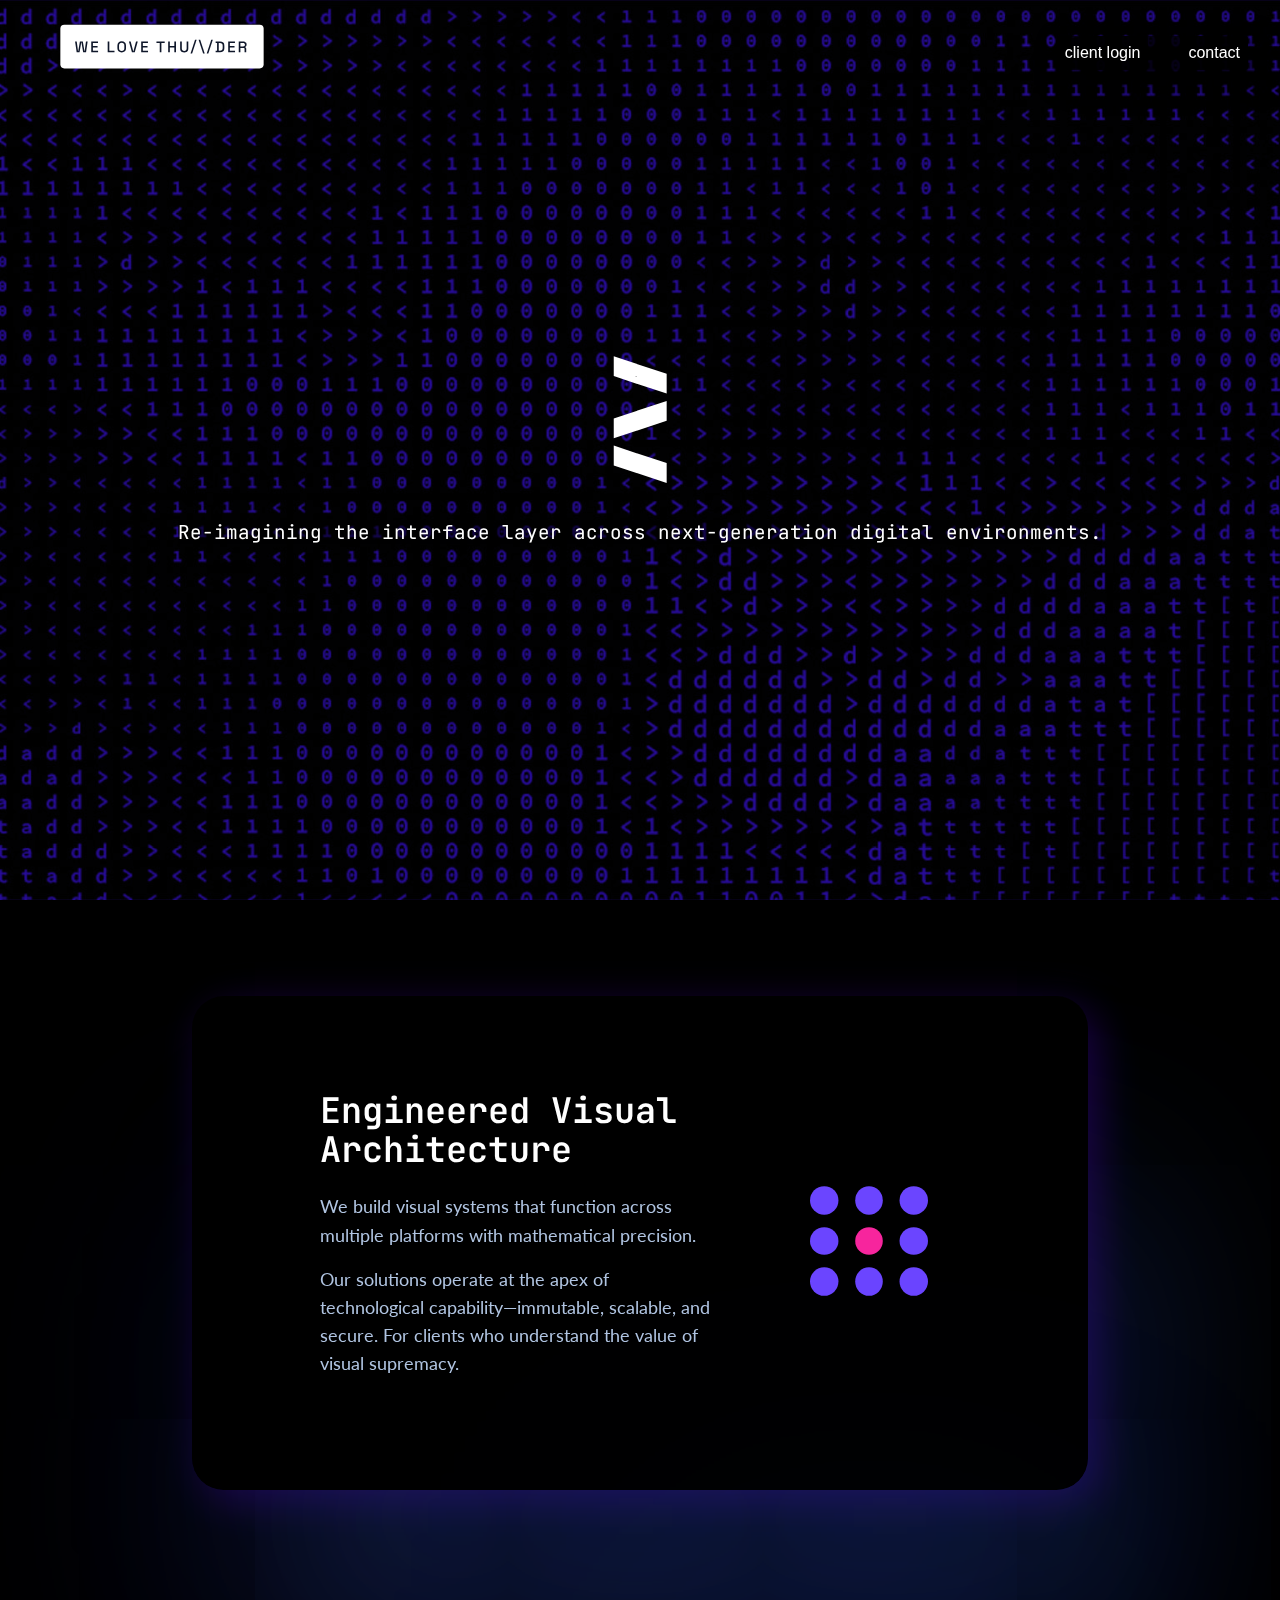
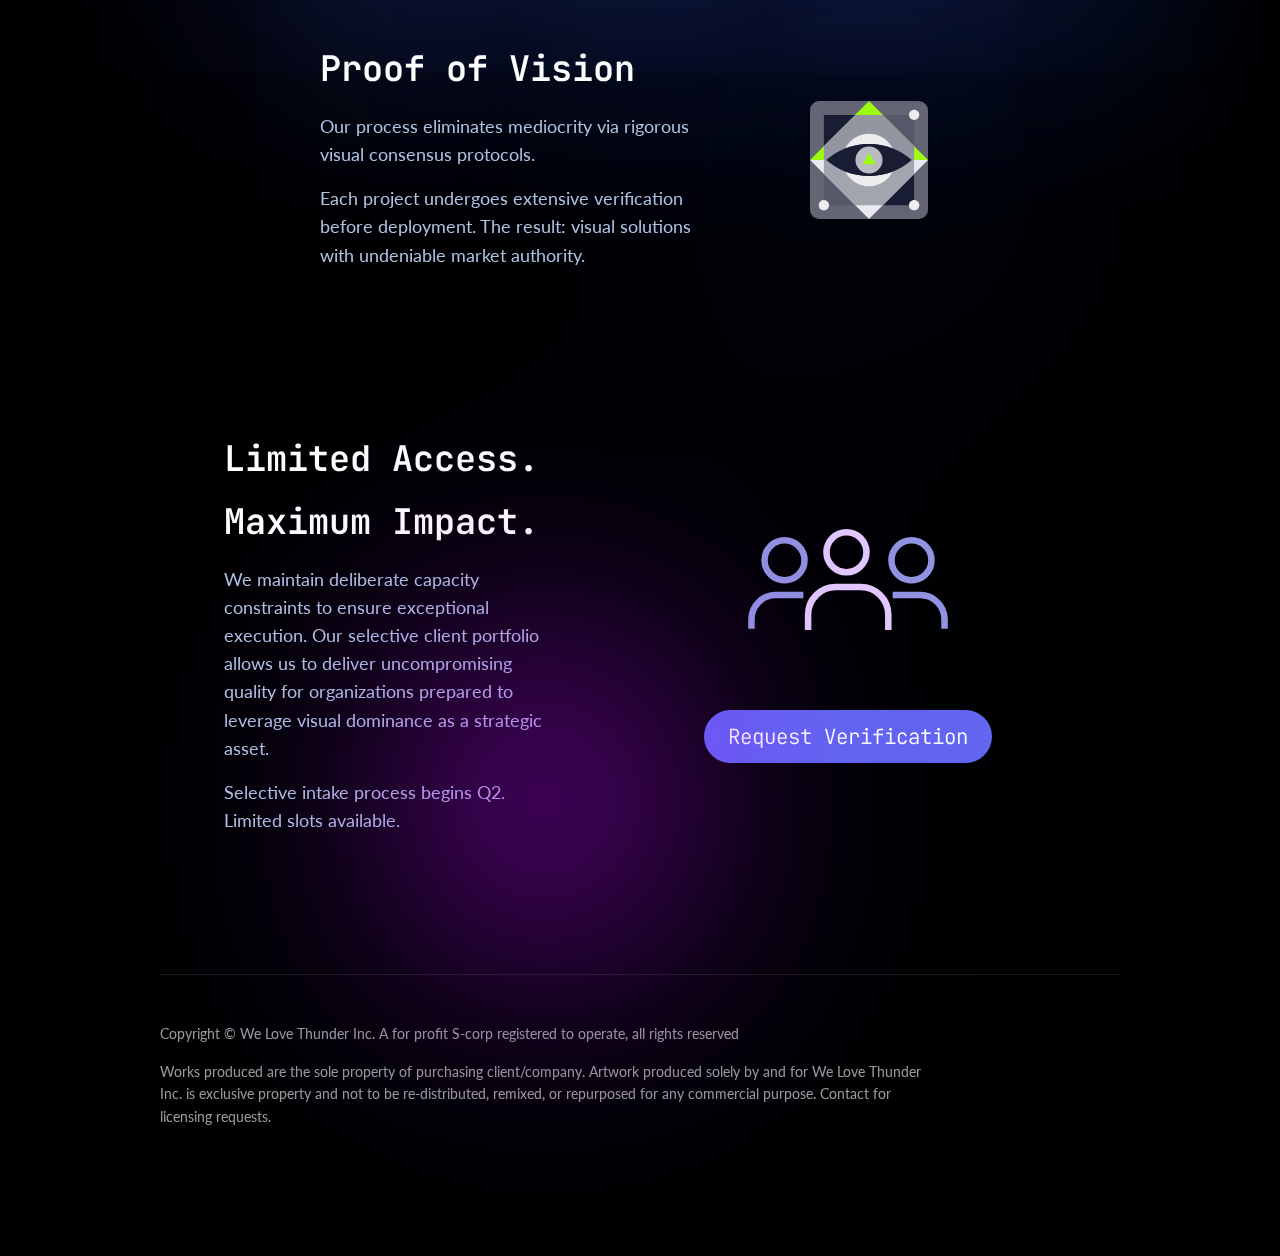
==== index.html @ 4f071cf2 "Add website files" ====
<!DOCTYPE html>
<html lang="en">
<head>
    <meta charset="UTF-8">
    <meta name="viewport" content="width=device-width, initial-scale=1.0">
    <title>We Love Thunder - Visual Architecture</title>
    <link rel="icon" type="image/x-icon" href="mpFavicon.webp">
    
    <link rel="stylesheet" href="./styles/main.css">
    <link rel="stylesheet" href="./styles/modals.css">
    <link rel="preconnect" href="https://fonts.googleapis.com">
    <link rel="preconnect" href="https://fonts.gstatic.com" crossorigin>
    <link href="https://fonts.googleapis.com/css2?family=JetBrains+Mono:ital,wght@0,100..800;1,100..800&family=Lato:ital,wght@0,100;0,300;0,400;0,700;0,900;1,100;1,300;1,400;1,700;1,900&family=Source+Sans+3:ital,wght@0,200..900;1,200..900&display=swap" rel="stylesheet">
</head>
<body>
    <header>
        <a href="/">
            <div class="logo-container">
                <img src="./images/icons/wlt-logo-white.svg" alt="We Love Thunder Logo Type" width="260">
            </div>
        </a>
        <nav class="nav-text">
            <a href="#" id="client-login-btn">client login</a>
            <a href="contact.html">contact</a>
        </nav>
        
        <!-- Mobile menu button - add this for responsive design -->
        <button class="mobile-menu-btn">
            <svg viewBox="0 0 24 24">
                <path d="M3 18h18v-2H3v2zm0-5h18v-2H3v2zm0-7v2h18V6H3z"></path>
            </svg>
        </button>
    </header>
    
    <div class="hero-section">
        <div class="video-container">
            <iframe 
                id="vimeo-player"
                title="vimeo-player" 
                src="https://player.vimeo.com/video/1060153490?h=029b8f310a&background=1&autoplay=1&loop=1&byline=0&title=0&muted=1&playsinline=1" 
                frameborder="0"    
                allow="autoplay; fullscreen"
                allowfullscreen>
            </iframe>
        </div>
        <!-- MESSAGE OVER VIDEO  // SPLASH SCREEN -->
        <div class="splash-container">
            <div class="splash-content">
                <img src="./images/icons/wlt-mark-thick-vert.svg" alt="We Love Thunder Icon Mark" height="127">
                <h1>Re-imagining the interface layer across next-generation digital environments.</h1>
            </div>
        </div>
        <!-- Preloader image on top -->
        <div class="preloader-image"></div>
    </div>
        
    <main>
        <div class="sections-container">
            <!-- Section-One -->
            <section class="title-section-one">
                <div class="section-one-copy">
                    <h1>Engineered Visual Architecture</h1>
                    <p>We build visual systems that function across multiple platforms with mathematical precision.</p>
                    <p>Our solutions operate at the apex of technological capability—immutable, scalable, and secure. For clients who understand the value of visual supremacy.</p>
                </div>
                <div class="section-one-art"> 
                    <img src="./images/icons/vis-arch-graphic.svg" alt="Distributed design Icon" width="220" height="220">
                </div>
            </section>

             <!-- Section-Two -->
             <section class="title-section-two">
                
                <div class="section-two-copy">
                    <h1>Proof of Vision</h1>
                    <p>Our process eliminates mediocrity via rigorous visual consensus protocols.</p>
                    <p>Each project undergoes extensive verification before deployment. The result: visual solutions with undeniable market authority.</p>
                </div>
                <div class="section-two-art"> 
                    <img src="./images/icons/vision_graphic.svg" alt="Vision design Icon" width="220" height="220">
                </div>
                
            </section>

             <!-- Section-Three -->
             <section class="title-section">
                <div class="section-three-copy">
                    <h1>Limited Access.</h1>
                    <h1>Maximum Impact.</h1>
                    <p>We maintain deliberate capacity constraints to ensure exceptional execution. Our selective client portfolio allows us to deliver uncompromising quality for organizations prepared to leverage visual dominance as a strategic asset.</p>
                    <p>Selective intake process begins Q2. Limited slots available.</p>
                </div>

                <div class="section-three-art"> 
                    <img class="request-icon" src="./images/icons/verification_people.svg" alt="Impact Icon">
                    <button id="request-verification-btn" class="request-button">Request Verification</button>
                </div>
            </section>
    
            <!-- Footer -->
            <footer>
                <div class="footer-content">
                    
                    <div class="footer-text">
                        <p>Copyright © We Love Thunder Inc. A for profit S-corp registered to operate, all rights reserved</p>
                        
                        <p>Works produced are the sole property of purchasing client/company. Artwork produced solely by and for We Love Thunder Inc. is exclusive property and not to be re-distributed, remixed, or repurposed for any commercial purpose. Contact for licensing requests.</p>
                    </div>
                </div>
            </footer>
        </div>
    </main>

    <!-- Client Login Modal -->
    <div id="login-modal" class="modal">
        <div class="modal-content">
            <span class="close-modal">&times;</span>
            <h2>Client Login</h2>
            <form id="login-form">
                <div class="form-group">
                    <label for="login-username">Username</label>
                    <input type="text" id="login-username" required>
                </div>
                <div class="form-group">
                    <label for="login-password">Password</label>
                    <input type="password" id="login-password" required>
                </div>
                <button type="submit" class="submit-button">Login</button>
            </form>
            <div id="login-error" class="error-message"></div>
        </div>
    </div>

    <!-- Verification Request Modal -->
    <div id="verification-modal" class="modal">
        <div class="modal-content">
            <span class="close-modal">&times;</span>
            <h2>Request Verification</h2>
            <form id="verification-form" action="https://formsubmit.co/verification@thunder.love" method="POST">
                <!-- FormSubmit configuration options -->
                <input type="hidden" name="_subject" value="New Verification Request from We Love Thunder">
                <input type="hidden" name="_template" value="table">
                <input type="hidden" name="_captcha" value="false">
                <input type="hidden" name="_next" value="https://www.thunder.love/thanks.html">
                
                <div class="form-group">
                    <label for="name">Name</label>
                    <input type="text" id="name" name="name" required>
                </div>
                <div class="form-group">
                    <label for="company">Company</label>
                    <input type="text" id="company" name="company" required>
                </div>
                <div class="form-group">
                    <label for="phone">Phone Number</label>
                    <input type="tel" id="phone" name="phone" required>
                </div>
                <div class="form-group">
                    <label for="email">Email</label>
                    <input type="email" id="email" name="email" required>
                </div>
                <div class="form-group">
                    <label for="referral">Referral ID# (Optional)</label>
                    <input type="text" id="referral" name="referral">
                </div>
                <button type="submit" class="submit-button">Submit Request</button>
            </form>
            <div id="verification-message" class="success-message"></div>
        </div>
    </div>

    <script src="https://player.vimeo.com/api/player.js"></script>
    
    <script>
    document.addEventListener('DOMContentLoaded', function() {
        // Get all necessary elements
        const iframe = document.getElementById('vimeo-player');
        const player = new Vimeo.Player(iframe);
        const preloader = document.querySelector('.preloader-image');
        const mobileMenuBtn = document.querySelector('.mobile-menu-btn');
        const nav = document.querySelector('nav');
        
        // Modal elements
        const loginModal = document.getElementById('login-modal');
        const verificationModal = document.getElementById('verification-modal');
        const loginBtn = document.getElementById('client-login-btn');
        const verificationBtn = document.getElementById('request-verification-btn');
        const closeBtns = document.querySelectorAll('.close-modal');
        const loginForm = document.getElementById('login-form');
        const verificationForm = document.getElementById('verification-form');
        const loginError = document.getElementById('login-error');
        const verificationMessage = document.getElementById('verification-message');
        
        // Modal functionality
        loginBtn.addEventListener('click', function(e) {
            e.preventDefault();
            loginModal.style.display = 'block';
            document.body.style.overflow = 'hidden'; // Prevent scrolling when modal is open
        });
        
        verificationBtn.addEventListener('click', function() {
            verificationModal.style.display = 'block';
            document.body.style.overflow = 'hidden';
        });
        
        // For modal closing
        closeBtns.forEach(btn => {
            btn.addEventListener('click', function() {
                loginModal.style.display = 'none';
                verificationModal.style.display = 'none';
                document.body.style.overflow = ''; // Re-enable scrolling
                
                // Reset forms and messages
                loginForm.reset();
                verificationForm.reset();
                loginError.textContent = '';
                verificationMessage.textContent = '';
            });
        });
        
        // Close modal when clicking outside
        window.addEventListener('click', function(e) {
            if (e.target === loginModal) {
                loginModal.style.display = 'none';
                document.body.style.overflow = '';
                loginForm.reset();
                loginError.textContent = '';
            } else if (e.target === verificationModal) {
                verificationModal.style.display = 'none';
                document.body.style.overflow = '';
                verificationForm.reset();
                verificationMessage.textContent = '';
            }
        });
        
        // Form submissions
        loginForm.addEventListener('submit', function(e) {
            e.preventDefault();
            loginError.textContent = "Sorry, that does not seem like the correct login, please check and try again or contact your account representative.";
            loginError.style.display = 'block';
        });
        
        

        
        
        // Mobile menu toggle
        if (mobileMenuBtn) {
            mobileMenuBtn.addEventListener('click', function() {
                nav.classList.toggle('active');
            });
        }
        
        // Preloader handling
        if (preloader) {
            preloader.style.display = 'block';
            preloader.style.opacity = '1';
            console.log("Preloader initialized");
        } else {
            console.error("Preloader element not found!");
        }
        
        // Guaranteed fade out function - will run no matter what
        function forcePreloaderFadeOut() {
            console.log("Force fading out preloader");
            if (preloader) {
                preloader.style.opacity = '0';
                setTimeout(() => {
                    preloader.style.display = 'none';
                    console.log("Preloader forcibly removed");
                }, 1500);
            }
        }
    
        // Set a fallback timeout to ensure preloader eventually disappears
        // even if there are issues with Vimeo or WebSocket connections
        const forceFadeTimeout = setTimeout(forcePreloaderFadeOut, 8000);
    
        // Normal fade out function
        function fadeOutPreloader() {
            console.log("Starting normal fade out sequence");
            if (preloader) {
                preloader.style.opacity = '0';
                
                setTimeout(() => {
                    preloader.style.display = 'none';
                    console.log("Preloader removed normally");
                    
                    // Clear the force fade timeout since we've handled it normally
                    clearTimeout(forceFadeTimeout);
                }, 1500);
            }
        }
    
        // Handle Vimeo player loading
        if (player) {
            player.ready()
                .then(() => {
                    console.log("Vimeo player ready");
                    
                    setTimeout(() => {
                        player.play()
                            .then(() => {
                                console.log("Video started playing");
                                setTimeout(fadeOutPreloader, 1000);
                            })
                            .catch(error => {
                                console.error("Error playing video:", error);
                                setTimeout(fadeOutPreloader, 2000);
                            });
                    }, 1500);
                })
                .catch(error => {
                    console.error("Vimeo player ready error:", error);
                    setTimeout(fadeOutPreloader, 3000);
                });
        } else {
            console.error("Vimeo player not found!");
            setTimeout(fadeOutPreloader, 3000);
        }
    
        // Additional window load and error handling
        window.addEventListener('load', function() {
            console.log("Window fully loaded");
            setTimeout(() => {
                if (preloader && preloader.style.opacity !== '0') {
                    console.log("Window load fallback triggered");
                    fadeOutPreloader();
                }
            }, 4000);
        });
        
        window.addEventListener('error', function(event) {
            console.log("Caught error:", event.message);
            setTimeout(() => {
                if (preloader && preloader.style.opacity !== '0') {
                    console.log("Error event fallback triggered");
                    fadeOutPreloader();
                }
            }, 2000);
        });
    });
    </script>
</body>
</html>
---- styles/main.css ----
/* Base Reset */
* {
    margin: 0;
    padding: 0;
    box-sizing: border-box;
}


/* Body Styles and Background Effects */
body {
    margin: 0;
    padding: 0;
    font-family: "JetBrains Mono", serif;
    overflow-x: hidden;
    background: #000000; /* Fallback color */
    color: #FFFFFF;
}

/* Simplified Background Gradient */
body::before {
    content: '';
    position: fixed;
    top: 0;
    left: 0;
    width: 100%;
    height: 100%;
    background: conic-gradient(
        from 125deg at 8% 45%, /* Offset the center towards upper left */
        rgba(0, 0, 0, 0.9), 
        rgba(1, 1, 3, 0.7), 
        rgba(0, 0, 0, 0.8), 
        rgb(0, 0, 0), 
        rgba(8, 3, 46, 0.478)
    );
    filter: blur(0.5px); /* Softens any harsh edges */
    z-index: -1;
    pointer-events: none;
}

/* Subtle Noise Texture for Depth */
body::after {
    content: '';
    position: fixed;
    top: 0;
    left: 0;
    width: 100%;
    height: 100%;
    background: url("data:image/svg+xml,%3Csvg viewBox='0 0 400 400' xmlns='http://www.w3.org/2000/svg'%3E%3Cfilter id='noiseFilter'%3E%3CfeTurbulence type='fractalNoise' baseFrequency='0.7' numOctaves='3' stitchTiles='stitch'/%3E%3C/filter%3E%3Crect width='100%25' height='100%25' filter='url(%23noiseFilter)'/%3E%3C/svg%3E");
    opacity: 0.09;
    z-index: -1;
    pointer-events: none;
}

/* Header and Navigation */
header {
    display: flex;
    justify-content: space-between;
    align-items: center;
    padding: 1.5rem 2rem;
    position: fixed;
    width: 100%;
    z-index: 1000;
    background-color: #00000000; /* Changed to solid black */
}

.logo-container {
    display: flex;
    align-items: flex-start;
    gap: 1rem;
    margin-bottom: 12px;
    
}
.logo-container img { 
    height: 45px;
    
}
.nav-text{
    box-shadow: 10px 10px 30px black;
    background-color: #000000d3;
    border-radius: 22%;
}

a {
    text-decoration: none;
    color: inherit;
    
}

.logo-text {
    font-family: "JetBrains Mono", serif;
    font-size: 1.9rem;
    font-weight: 300;
    color: #ffffff;
}

nav {
    display: flex;
    gap: 2rem;
}

nav a {
    text-decoration: none;
    color: #ffffff;
    background-color: #000000c8;
    font-family: 'Space Grotesk', sans-serif;
    font-size: 1rem;
    font-weight: 400;
    transition: color 0.3s ease;
    text-shadow: 3px 3px 114px rgba(0, 0, 0, 0.946);
    padding: .5rem .5rem;
    border-radius: 5%;
}

nav a:hover {
    color: rgba(255, 255, 255, 0.7);
}

/* Mobile menu button - hidden by default */
.mobile-menu-btn {
    display: none;
    background: none;
    border: none;
    cursor: pointer;
    padding: 0.5rem;
}

.mobile-menu-btn svg {
    width: 24px;
    height: 24px;
    fill: #ffffff;
}

/* Hero Section */
.hero-section {
    position: relative;
    width: 100vw;
    height: 100vh;
    overflow: hidden;
    background-color: #270b9a;
    box-shadow: 5px 70px 100px black;
    
}

/* Video Container Styles */
.video-container {
    position: absolute;
    top: 0;
    left: 0;
    width: 100%;
    height: 100%;
    z-index: 0;
    
    mix-blend-mode: multiply;

    /*Cchange whites to blue in video*/
}

.video-container iframe {
    position: absolute;
    top: 50%;
    left: 50%;
    transform: translate(-50%, -50%);
    width: 177.78vh; /* 16:9 aspect ratio */
    height: 100vh;
    min-width: 100vw;
    min-height: 56.25vw;
    object-fit: cover; /* Ensures it fully covers the screen */
    pointer-events: none;
}

/* Splash Container */
.splash-container {
    position: absolute;
    top: 0;
    left: 0;
    width: 100%;
    height: 100%;
    display: flex;
    justify-content: center;
    align-items: center;
    z-index: 3;
    
}

/* Extra glow layer behind */
.splash-container::before {
    content: "";
    position: absolute;
    width: 100%;
    height: 100%;
    
    z-index: -1;
}

.splash-content {
    text-align: center;
    padding: 2rem 2rem;
    
    
    
}

.splash-content h1 {
    margin-top: 2rem;
    font-size: 1.2rem;
    font-weight: 400;
    line-height: 1.3;
    background-color: #0000007d;
    

    

}

/* Apply drop-shadow to the container instead */


/* Preloader Image */
.preloader-image {
    position: absolute;
    top: 0;
    left: 0;
    width: 100%;
    height: 100%;
    background-image: url('../images/preloader.jpg');
    background-size: cover;
    background-position: center;
    z-index: 2;
    opacity: 1;
    display: block;
    transition: opacity 1.5s ease;
    pointer-events: none;
    mix-blend-mode: multiply;
}

.preloader-image.fade-out {
    opacity: 0;
}

/* Main Content Sections */
main {
    position: relative;
    z-index: 1;
}

.sections-container {
    max-width: 80vw;
    margin: 0 auto;
    padding: 4rem 2rem;
    display: flex;
    flex-direction: column;
}

/* Section Styles */
.title-section {
    display: flex;
    justify-content: space-around;
    align-items: center;
    margin: 2rem;
    height: 25rem;
    padding: 4rem 2rem;
}

.title-section-one {
    display: flex;
    justify-content: space-around;
    align-items: center;
    margin: 2rem;
    padding: 6rem 8rem;
    outline: #FFFFFF;
    outline-width: 4rem;
    
    border-radius: 2rem;
    color: #ffffff;
    box-shadow:  80px 180px 200px rgba(45, 86, 183, 0.207), 
                -10px 200px 360px rgba(34, 37, 131, 0.219), 
                11px 11px 44px rgba(103, 9, 255, 0.265);
    
}


.section-one-art img{
    width: 150px;
    padding-inline-end: 2rem;
}

.title-section-two {
    display: flex;
    
    margin: 2rem;
    padding: 6rem 8rem;
    
    
}


.section-two-art img{
    align-self:flex-end;
    width: 150px;
    padding-inline-end: 2rem;
    
    filter: drop-shadow(2px 4px 200px rgba(8, 71, 245, 0.525));
    box-shadow: -340px 640px 400px rgb(208, 0, 255);
    
}

.title-section > div {
    flex: 1;
}

.title-section h1, .title-section-one h1, .title-section-two h1 {
    font-size: 2.2rem;
    font-weight: 600;
    margin-bottom: 1.5rem;
    line-height: 1.1;
}

.sections-container p {
    font-size: 1.1rem;
    font-family: "Lato", serif;
    line-height: 1.6;
    margin-bottom: 1rem;
    max-width: 80%;
    color: rgb(176, 196, 225);
}

.title-section p {
    font-size: 1.1rem;
    line-height: 1.6;
    margin-bottom: 1rem;
    
}

/* Section Three Art Styles */
.section-three-art {
    display: flex;
    flex-direction: column;
    align-items: center;
    justify-content: space-between;
    gap: .5rem;
}

.request-icon {
    width: 200px;
    margin-bottom: .5rem;
}

/* Request Button */
.request-button {
    margin-top: 4rem;
    padding: 0.8rem 1.5rem;
    background-color: #6366F1;
    color: white;
    border: none;
    border-radius: 2rem;
    font-family: "JetBrains Mono", serif;
    font-size: 1.3rem;
    font-weight: 300;
    cursor: pointer;
    transition: background-color 0.3s ease;
}

.request-button:hover {
    background-color: #4F46E5;
}

/* Footer */
footer {
    margin-top: 6rem;
    padding: 3rem 0;
    border-top: 1px solid rgba(255, 255, 255, 0.1);
}

.footer-content {
    display: flex;
    flex-direction: column;
    align-items: start;
    gap: 2rem;
}

.footer-text p {
    font-size: 0.875rem;
    color: rgba(255, 255, 255, 0.6);
    line-height: 1.6;
    margin-bottom: 1rem;
}

/* Responsive Design */
@media screen and (max-width: 1024px) {
    .title-section {
        flex-direction: column;
        text-align: center;
        gap: 3rem;
    }
    
    .title-section p {
        max-width: 100%;
    }
    
    .section-one-art, .section-two-art, .section-three-art {
        margin-top: 2rem;
    }
}

@media screen and (max-width: 768px) {
    header {
        padding: 1rem;
    }
    
    .logo-container img {
        width: 200px;
    }
    
    .splash-content h1 {
        font-size: 1rem;
    }
    
    .title-section h1 {
        font-size: 2.5rem;
    }
    
    nav {
        gap: 1.5rem;
    }
    
    nav a {
        font-size: 0.9rem;
    }
}

/* Mobile Navigation */
@media screen and (max-width: 480px) {
    header {
        padding: 0.75rem 1rem;
    }
    
    .mobile-menu-btn {
        display: block;
    }
    
    nav {
        position: fixed;
        top: 0;
        right: -100%;
        height: 100vh;
        width: 70%;
        max-width: 300px;
        background-color: #000000; /* Changed to solid black */
        flex-direction: column;
        justify-content: center;
        align-items: center;
        gap: 2rem;
        transition: right 0.3s ease;
        padding: 2rem;
    }
    
    nav.active {
        right: 0;
    }
    
    nav a {
        font-size: 1.1rem;
    }
    
    .splash-content h1 {
        font-size: 1.5rem;
    }
    
    .title-section h1 {
        font-size: 2rem;
    }
    
    .title-section p {
        font-size: 1rem;
    }
}
---- styles/modals.css ----
/* Modal Styles */
.modal {
    display: none;
    position: fixed;
    top: 0;
    left: 0;
    width: 100%;
    height: 100%;
    background-color: rgba(0, 0, 0, 0.8);
    z-index: 2000;
    overflow: auto;
    backdrop-filter: blur(5px);
}

.modal-content {
    position: relative;
    margin: 10% auto;
    width: 90%;
    max-width: 500px;
    background-color: #121212;
    border-radius: 8px;
    box-shadow: 0 10px 30px rgba(0, 0, 0, 0.5);
    padding: 30px;
    color: #fff;
    border: 1px solid rgba(255, 255, 255, 0.1);
}

.close-modal {
    position: absolute;
    top: 20px;
    right: 20px;
    font-size: 28px;
    font-weight: bold;
    color: #aaa;
    cursor: pointer;
    transition: color 0.3s;
}

.close-modal:hover {
    color: #fff;
}

.modal h2 {
    font-family: 'JetBrains Mono', monospace;
    margin-bottom: 30px;
    padding-bottom: 15px;
    border-bottom: 1px solid rgba(255, 255, 255, 0.1);
    font-size: 1.8rem;
    font-weight: 500;
}

.form-group {
    margin-bottom: 20px;
}

.form-group label {
    display: block;
    margin-bottom: 8px;
    font-family: 'Source Sans 3', sans-serif;
    font-size: 0.9rem;
    color: rgba(255, 255, 255, 0.8);
}

.form-group input {
    width: 100%;
    padding: 12px;
    background-color: rgba(255, 255, 255, 0.05);
    border: 1px solid rgba(255, 255, 255, 0.1);
    border-radius: 4px;
    color: #fff;
    font-family: 'Source Sans 3', sans-serif;
    font-size: 1rem;
    transition: border-color 0.3s, background-color 0.3s;
}

.form-group input:focus {
    outline: none;
    border-color: #6366F1;
    background-color: rgba(255, 255, 255, 0.08);
}

.submit-button {
    display: block;
    width: 100%;
    padding: 14px;
    margin-top: 30px;
    background-color: #6366F1;
    color: white;
    border: none;
    border-radius: 4px;
    font-family: 'JetBrains Mono', monospace;
    font-size: 1rem;
    font-weight: 500;
    cursor: pointer;
    transition: background-color 0.3s;
}

.submit-button:hover {
    background-color: #4F46E5;
}

.error-message {
    display: none;
    margin-top: 20px;
    padding: 12px;
    background-color: rgba(239, 68, 68, 0.1);
    border-left: 4px solid #EF4444;
    color: #EF4444;
    font-family: 'Source Sans 3', sans-serif;
    font-size: 0.9rem;
}

.success-message {
    display: none;
    margin-top: 20px;
    padding: 12px;
    background-color: rgba(34, 197, 94, 0.1);
    border-left: 4px solid #22C55E;
    color: #22C55E;
    font-family: 'Source Sans 3', sans-serif;
    font-size: 0.9rem;
}

/* Responsive adjustments */
@media screen and (max-width: 768px) {
    .modal-content {
        margin: 15% auto;
        width: 85%;
        padding: 25px;
    }
    
    .modal h2 {
        font-size: 1.5rem;
    }
}

@media screen and (max-width: 480px) {
    .modal-content {
        margin: 20% auto;
        width: 90%;
        padding: 20px;
    }
    
    .form-group input {
        padding: 10px;
    }
    
    .submit-button {
        padding: 12px;
    }
}
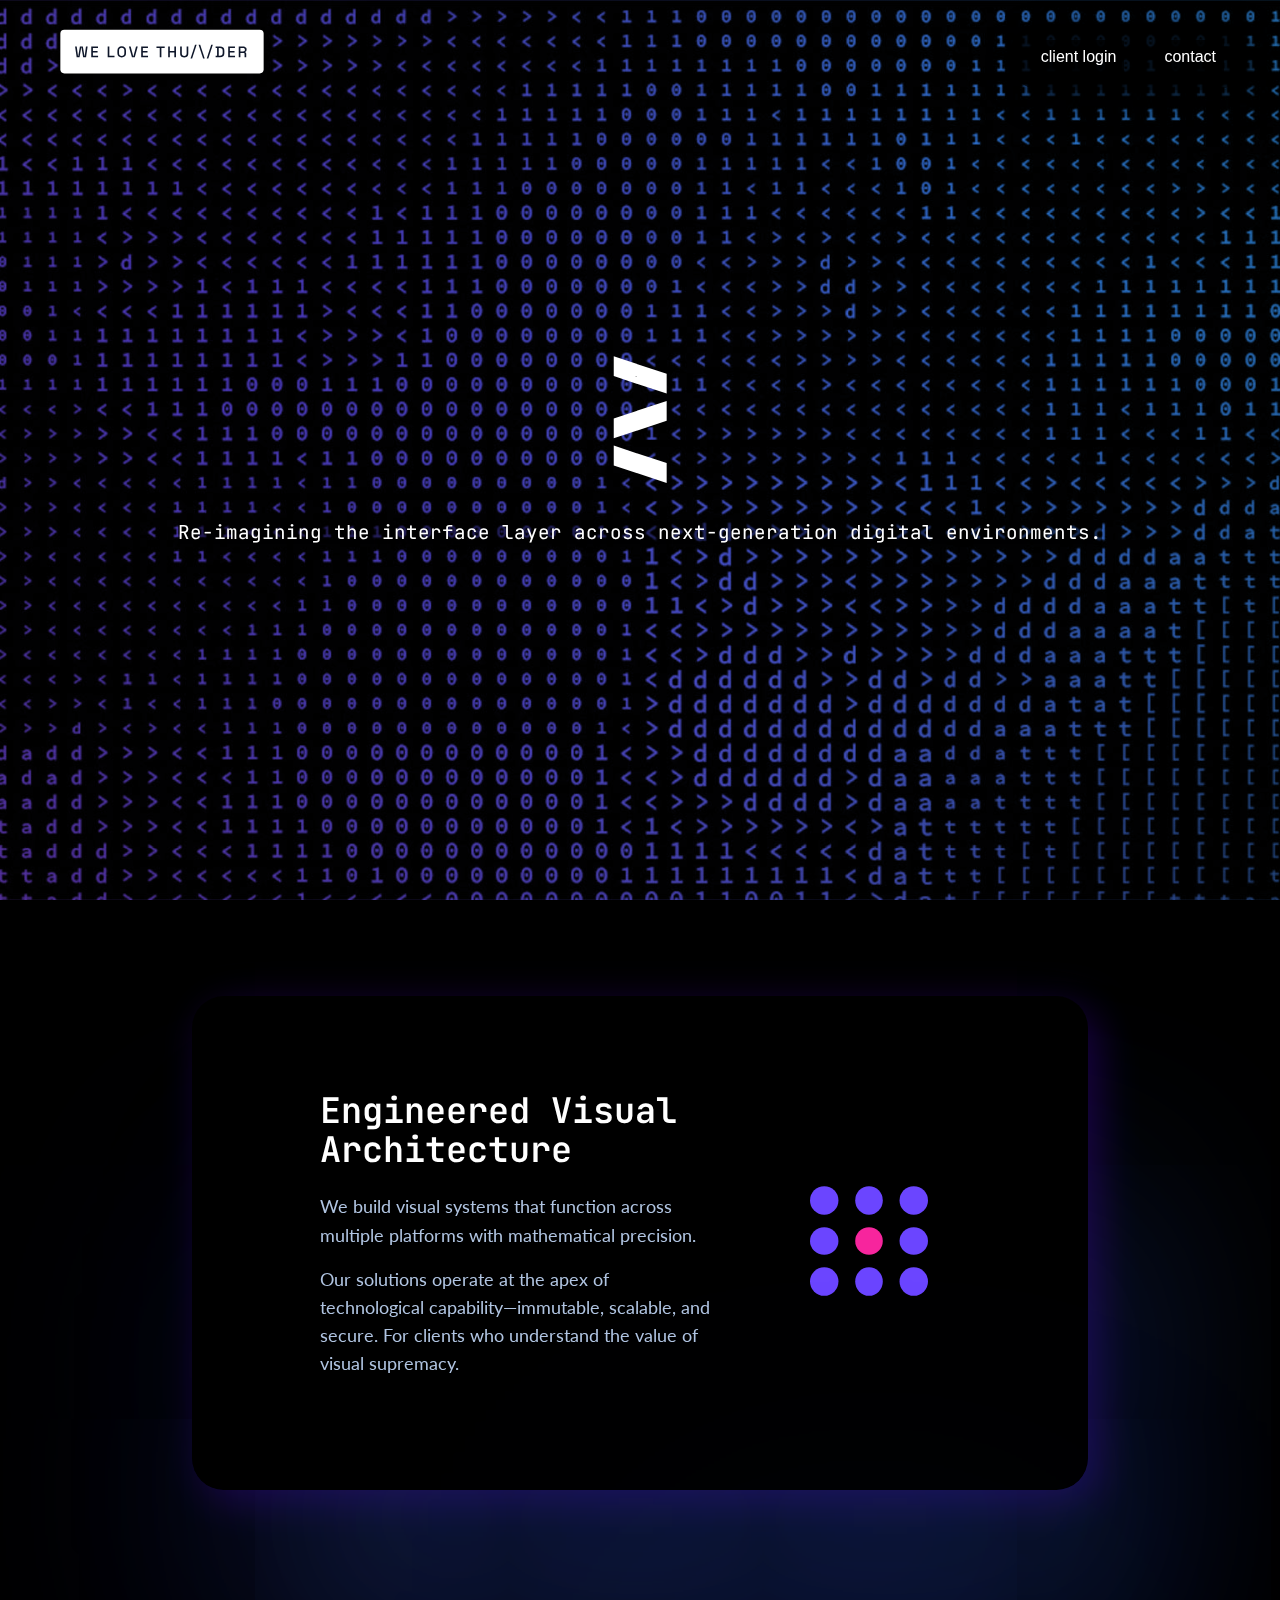
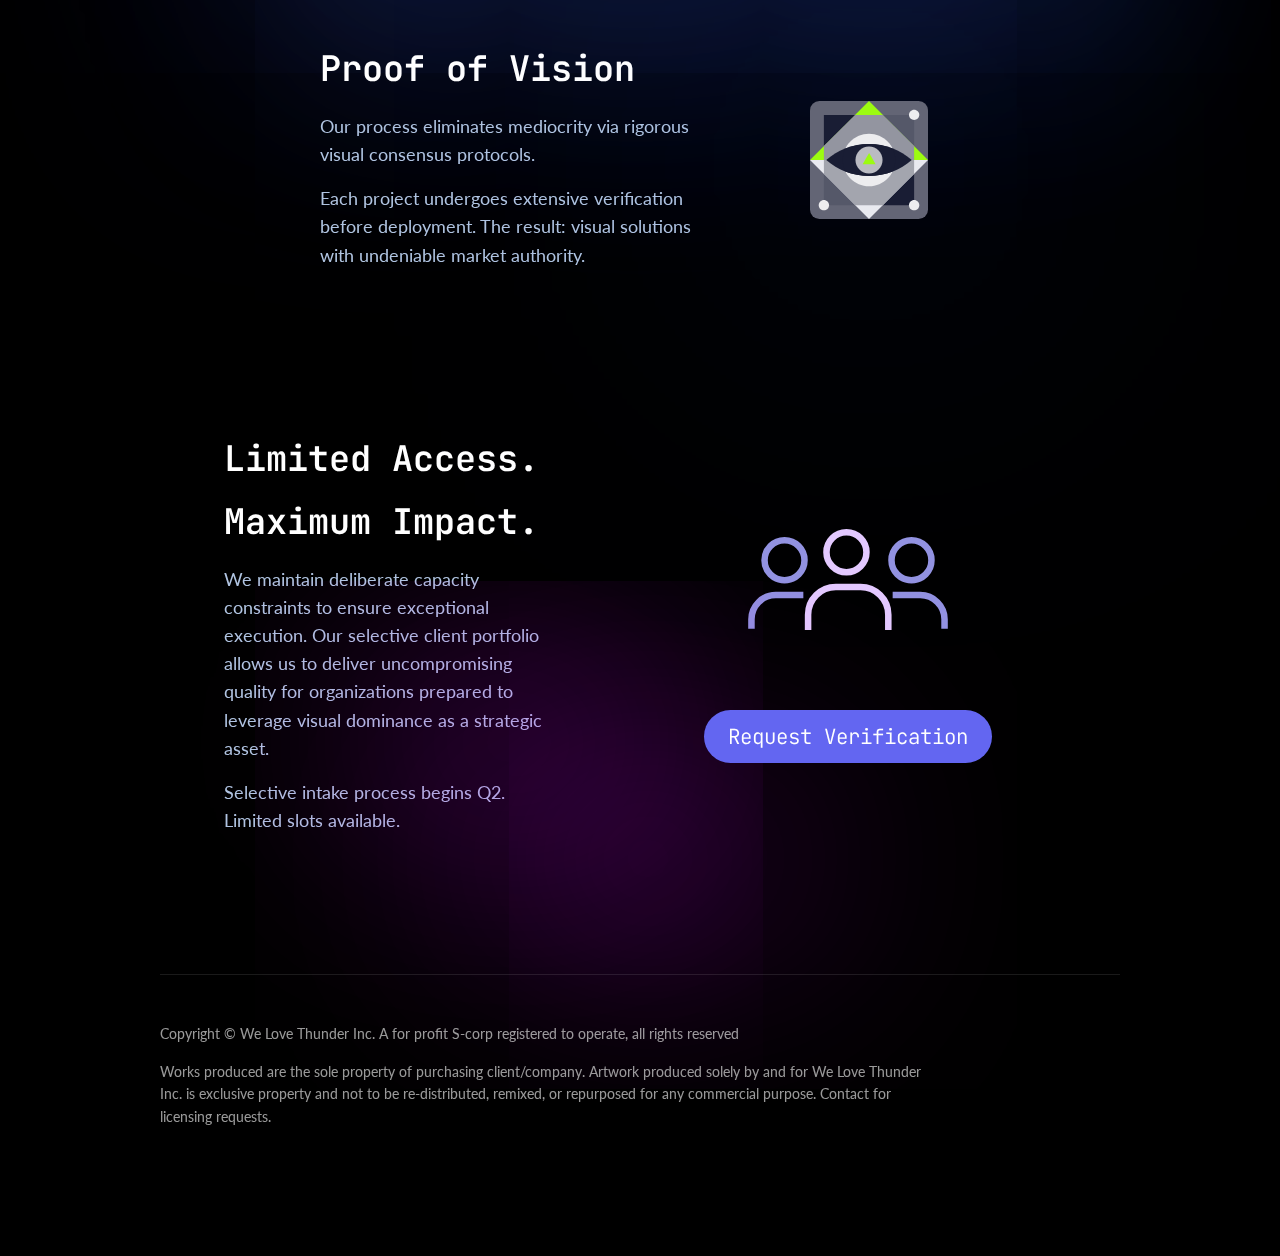
==== commit d69274db: "Update index.html" ====
--- a/index.html
+++ b/index.html
@@ -39,7 +39,9 @@
                 title="vimeo-player" 
                 src="https://player.vimeo.com/video/1060153490?h=029b8f310a&background=1&autoplay=1&loop=1&byline=0&title=0&muted=1&playsinline=1" 
                 frameborder="0"    
-                allow="autoplay; fullscreen"
+                allow="autoplay; fullscreen; picture-in-picture"
+                playsinline
+                webkit-playsinline
                 allowfullscreen>
             </iframe>
         </div>
@@ -92,7 +94,7 @@
                 </div>
 
                 <div class="section-three-art"> 
-                    <img class="request-icon" src="./images/icons/verification_people.svg" alt="Impact Icon">
+                    <img src="./images/icons/verification_people.svg" alt="Impact Icon">
                     <button id="request-verification-btn" class="request-button">Request Verification</button>
                 </div>
             </section>
@@ -136,12 +138,12 @@
         <div class="modal-content">
             <span class="close-modal">&times;</span>
             <h2>Request Verification</h2>
-            <form id="verification-form" action="https://formsubmit.co/verification@thunder.love" method="POST">
+            <form id="verification-form" action="https://formsubmit.co/e885640c1362e6f0ec09c5b6ca098b18" method="POST"> <!-- From ormSubmit Use this random-like string e885640c1362e6f0ec09c5b6ca098b18 to replace your naked email address in the action attribute of your form.--> 
                 <!-- FormSubmit configuration options -->
                 <input type="hidden" name="_subject" value="New Verification Request from We Love Thunder">
                 <input type="hidden" name="_template" value="table">
                 <input type="hidden" name="_captcha" value="false">
-                <input type="hidden" name="_next" value="https://www.thunder.love/thanks.html">
+                <input type="hidden" name="_next" value="https://thunder.love/thanks.html">
                 
                 <div class="form-group">
                     <label for="name">Name</label>
@@ -201,6 +203,29 @@
         verificationBtn.addEventListener('click', function() {
             verificationModal.style.display = 'block';
             document.body.style.overflow = 'hidden';
+        });
+
+        // Only have ONE submit event listener for the verification form
+        let formSubmitted = false;  // This should be outside the event listener
+
+        verificationForm.addEventListener('submit', function(e) {
+            // If the form was recently submitted, prevent resubmission
+            if (formSubmitted) {
+                e.preventDefault();
+                return;
+            }
+            
+            // Mark the form as submitted to prevent multiple submissions
+            formSubmitted = true;
+            
+            // Show a message to the user
+            verificationMessage.textContent = "Submitting your request...";
+            verificationMessage.style.display = 'block';
+            
+            // Reset the flag after 5 seconds
+            setTimeout(() => {
+                formSubmitted = false;
+            }, 5000);
         });
         
         // For modal closing
@@ -294,30 +319,39 @@
     
         // Handle Vimeo player loading
         if (player) {
-            player.ready()
-                .then(() => {
-                    console.log("Vimeo player ready");
-                    
-                    setTimeout(() => {
-                        player.play()
-                            .then(() => {
-                                console.log("Video started playing");
-                                setTimeout(fadeOutPreloader, 1000);
-                            })
-                            .catch(error => {
-                                console.error("Error playing video:", error);
-                                setTimeout(fadeOutPreloader, 2000);
-                            });
-                    }, 1500);
-                })
-                .catch(error => {
-                    console.error("Vimeo player ready error:", error);
-                    setTimeout(fadeOutPreloader, 3000);
-                });
-        } else {
-            console.error("Vimeo player not found!");
-            setTimeout(fadeOutPreloader, 3000);
-        }
+    // Reduce Vimeo quality for mobile
+    const isMobile = /iPhone|iPad|iPod|Android/i.test(navigator.userAgent);
+    if (isMobile) {
+        player.on('loaded', function() {
+            player.setQuality('540p'); // Lower quality for mobile
+        });
+    }
+    
+        // Simpler player ready handling
+        player.ready()
+            .then(() => {
+                console.log("Vimeo player ready");
+                setTimeout(() => {
+                    fadeOutPreloader();
+                    player.play().catch(error => {
+                        console.error("Autoplay may be blocked:", error);
+                        // Force preloader to fade out even if autoplay is blocked
+                        forcePreloaderFadeOut();
+                    });
+                }, 1000);
+            })
+            .catch(error => {
+                console.error("Vimeo player error:", error);
+                forcePreloaderFadeOut();
+            });
+        }
+
+        window.addEventListener('pagehide', function() {
+            if (player) {
+                player.pause();
+            }
+            });
+
     
         // Additional window load and error handling
         window.addEventListener('load', function() {
@@ -342,4 +376,4 @@
     });
     </script>
 </body>
-</html>+</html>
--- a/styles/main.css
+++ b/styles/main.css
@@ -77,7 +77,8 @@
 .nav-text{
     box-shadow: 10px 10px 30px black;
     background-color: #000000d3;
-    border-radius: 22%;
+    border-radius: 2rem;
+    padding: 1rem 1.5rem;
 }
 
 a {
@@ -136,8 +137,15 @@
     width: 100vw;
     height: 100vh;
     overflow: hidden;
-    background-color: #270b9a;
+    background-color: #583586;
     box-shadow: 5px 70px 100px black;
+
+    /* Mesh Gradient Effect */
+    background-image: radial-gradient(circle at 20% 30%, rgba(74, 47, 189, 0.8), transparent),
+                      radial-gradient(circle at 80% 20%, rgba(9, 189, 255, 0.7), transparent),
+                      radial-gradient(circle at 50% 70%, rgba(138, 43, 226, 0.7), transparent),
+                      radial-gradient(circle at 90% 90%, rgba(0, 0, 0, 0.8), transparent);
+    background-blend-mode: add;
     
 }
 
@@ -148,6 +156,8 @@
     left: 0;
     width: 100%;
     height: 100%;
+    z-index: 0;
+    overflow: hidden;
     z-index: 0;
     
     mix-blend-mode: multiply;
@@ -163,10 +173,27 @@
     width: 177.78vh; /* 16:9 aspect ratio */
     height: 100vh;
     min-width: 100vw;
+    min-height: 56.25vw; /* 16:9 aspect ratio */
+    pointer-events: none;
+    z-index: 0;
+}
+
+/* old */
+/*.video-container iframe {
+    position: absolute;
+    top: 50%;
+    left: 50%;
+    transform: translate(-50%, -50%);
+    width: 177.78vh; /* 16:9 aspect ratio */
+    /*height: 100vh;
+    min-width: 100vw;
     min-height: 56.25vw;
     object-fit: cover; /* Ensures it fully covers the screen */
-    pointer-events: none;
-}
+    /*pointer-events: none;*/
+/*} */
+
+
+
 
 /* Splash Container */
 .splash-container {
@@ -213,6 +240,7 @@
 }
 
 /* Apply drop-shadow to the container instead */
+
 
 
 /* Preloader Image */
@@ -231,6 +259,9 @@
     transition: opacity 1.5s ease;
     pointer-events: none;
     mix-blend-mode: multiply;
+    background-position: center center;
+    background-repeat: no-repeat;
+    background-size: cover;
 }
 
 .preloader-image.fade-out {
@@ -300,7 +331,7 @@
     padding-inline-end: 2rem;
     
     filter: drop-shadow(2px 4px 200px rgba(8, 71, 245, 0.525));
-    box-shadow: -340px 640px 400px rgb(208, 0, 255);
+    
     
 }
 
@@ -340,7 +371,7 @@
     gap: .5rem;
 }
 
-.request-icon {
+.section-three-art img {
     width: 200px;
     margin-bottom: .5rem;
 }
@@ -358,6 +389,7 @@
     font-weight: 300;
     cursor: pointer;
     transition: background-color 0.3s ease;
+    box-shadow: -335px 6px 400px rgb(208, 0, 255),-200px 122px 300px rgb(208, 0, 255);
 }
 
 .request-button:hover {
@@ -403,6 +435,41 @@
 }
 
 @media screen and (max-width: 768px) {
+
+    .video-container iframe {
+        /* Maintain the same positioning but ensure it works on mobile */
+        width: 177.78vh; /* 16:9 aspect ratio */
+        height: 100vh;
+        min-width: 100vw;
+        min-height: 56.25vw;
+        /* No change to transform - keep centered */
+    }
+
+    .sections-container {
+        max-width: 95vw;
+        padding: 2rem 1rem;
+    }
+    
+    .title-section-one, .title-section-two {
+        flex-direction: column;
+        text-align: center;
+        padding: 3rem 1.5rem;
+        margin: 1rem 0;
+    }
+    
+    .section-one-copy, .section-two-copy, .section-three-copy {
+        width: 100%;
+    }
+    
+    .sections-container p {
+        max-width: 100%;
+    }
+    
+    .section-one-art img, .section-two-art img {
+        padding: 0;
+        margin-top: 2rem;
+    }
+
     header {
         padding: 1rem;
     }
@@ -432,6 +499,14 @@
 @media screen and (max-width: 480px) {
     header {
         padding: 0.75rem 1rem;
+    }
+
+    .video-container iframe {
+        /* Further adjustments if needed for very small screens */
+        width: 177.78vh; /* Maintain aspect ratio */
+        height: 100vh;
+        min-width: 100vw;
+        min-height: 56.25vw;
     }
     
     .mobile-menu-btn {
@@ -473,4 +548,4 @@
     .title-section p {
         font-size: 1rem;
     }
-}+}
--- a/styles/modals.css
+++ b/styles/modals.css
@@ -136,9 +136,10 @@
 
 @media screen and (max-width: 480px) {
     .modal-content {
-        margin: 20% auto;
-        width: 90%;
-        padding: 20px;
+        margin: 15% auto;
+        width: 85%;
+        max-height: 80vh;
+        overflow-y: auto;
     }
     
     .form-group input {
@@ -148,4 +149,4 @@
     .submit-button {
         padding: 12px;
     }
-}+}
